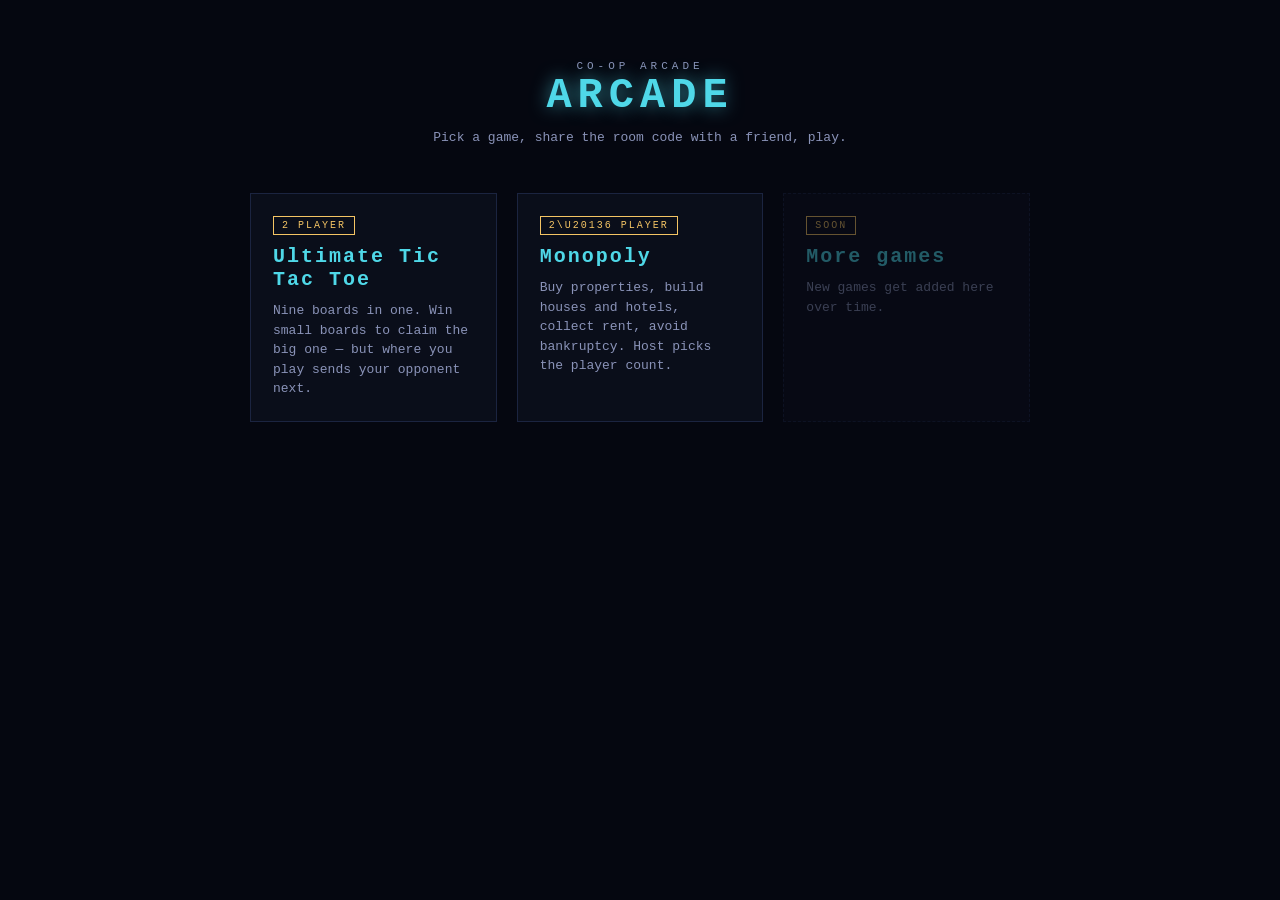
==== test/index.html @ d47abd0a "Add test/ preview: hub + Ultimate Tic Tac Toe + Monopoly (root untouched)" ====
<!DOCTYPE html>
<html lang="en">
<head>
<meta charset="UTF-8">
<meta name="viewport" content="width=device-width, initial-scale=1">
<title>Arcade</title>
<link rel="stylesheet" href="./shared/style.css">
<style>
  body {
    display: flex;
    flex-direction: column;
    align-items: center;
    padding: 60px 20px;
  }
  .hub-header { text-align: center; margin-bottom: 48px; }
  .hub-header .msg { margin: 10px auto 0; }

  .game-grid {
    display: grid;
    grid-template-columns: repeat(auto-fill, minmax(240px, 1fr));
    gap: 20px;
    width: 100%;
    max-width: 780px;
  }

  .game-card {
    display: flex;
    flex-direction: column;
    gap: 10px;
    background: var(--void);
    border: 1px solid var(--nebula);
    padding: 22px;
    text-decoration: none;
    transition: border-color 0.15s, transform 0.15s, box-shadow 0.15s;
  }
  .game-card:hover {
    border-color: var(--signal);
    transform: translateY(-2px);
    box-shadow: 0 0 24px rgba(79, 216, 232, 0.15);
  }
  .game-card h2 {
    margin: 0;
    color: var(--signal);
    font-size: 20px;
    letter-spacing: 2px;
  }
  .game-card p {
    margin: 0;
    color: var(--mist);
    font-size: 13px;
    line-height: 1.5;
  }
  .game-card .tag {
    align-self: flex-start;
    font-size: 10px;
    letter-spacing: 2px;
    text-transform: uppercase;
    color: var(--gold);
    border: 1px solid var(--gold);
    padding: 3px 8px;
  }

  /* Placeholder card for games not built yet */
  .game-card.coming-soon {
    opacity: 0.4;
    pointer-events: none;
    border-style: dashed;
  }
</style>
</head>
<body>
  <div class="hub-header">
    <div class="eyebrow">Co-op Arcade</div>
    <h1 class="title">ARCADE</h1>
    <p class="msg">Pick a game, share the room code with a friend, play.</p>
  </div>

  <div class="game-grid">
    <a class="game-card" href="./games/ultimate-ttt/">
      <span class="tag">2 Player</span>
      <h2>Ultimate Tic Tac Toe</h2>
      <p>Nine boards in one. Win small boards to claim the big one — but where you play sends your opponent next.</p>
    </a>

    <a class="game-card" href="./games/monopoly/">
      <span class="tag">2\u20136 Player</span>
      <h2>Monopoly</h2>
      <p>Buy properties, build houses and hotels, collect rent, avoid bankruptcy. Host picks the player count.</p>
    </a>

    <!-- Add more games here as they're built, e.g.:
    <a class="game-card" href="./games/space-menace/">
      <span class="tag">Up to 3 Player</span>
      <h2>Space Menace</h2>
      <p>Co-op arcade defense. Survive the drift.</p>
    </a>
    -->

    <div class="game-card coming-soon">
      <span class="tag">Soon</span>
      <h2>More games</h2>
      <p>New games get added here over time.</p>
    </div>
  </div>
</body>
</html>
---- test/shared/style.css ----
/* =========================================================
   SHARED THEME — used by hub page + every game
   Keep this in sync across games by always linking to
   /shared/style.css rather than copy-pasting variables.
   ========================================================= */

:root {
  --void: #0a0e1a;
  --void-deep: #050710;
  --nebula: #1b2440;
  --signal: #4fd8e8;
  --signal-dim: #2a7a85;
  --alert: #ff4d6d;
  --gold: #f4c464;
  --mist: #8a93b8;
  --win-x: #4fd8e8;
  --win-o: #ff4d6d;
}

* { box-sizing: border-box; }

html, body {
  margin: 0;
  min-height: 100%;
  background: var(--void-deep);
  color: #e8ecff;
  font-family: 'Courier New', ui-monospace, monospace;
}

.eyebrow {
  letter-spacing: 4px;
  font-size: 11px;
  color: var(--mist);
  text-transform: uppercase;
}

h1.title {
  font-size: 42px;
  letter-spacing: 6px;
  margin: 0;
  color: var(--signal);
  text-shadow: 0 0 18px rgba(79, 216, 232, 0.6);
}

.msg { font-size: 13px; color: var(--mist); max-width: 480px; }
.err { color: var(--alert); font-size: 13px; min-height: 16px; }

input, select, button {
  font-family: inherit;
  font-size: 14px;
  padding: 9px 14px;
  background: var(--void-deep);
  border: 1px solid var(--signal-dim);
  color: #e8ecff;
  border-radius: 3px;
}
input:focus, select:focus { outline: none; border-color: var(--signal); }

button {
  cursor: pointer;
  border-color: var(--signal);
  color: var(--signal);
  letter-spacing: 2px;
  text-transform: uppercase;
  transition: background 0.15s, color 0.15s;
}
button:hover { background: var(--signal); color: var(--void-deep); }
button:disabled { opacity: 0.35; cursor: not-allowed; }
button:disabled:hover { background: none; color: var(--signal); }

.row { display: flex; gap: 10px; align-items: center; }

.code-badge {
  font-size: 28px;
  letter-spacing: 8px;
  color: var(--gold);
  border: 1px dashed var(--gold);
  padding: 6px 18px;
}

.hidden { display: none !important; }

a.link { color: var(--signal); }
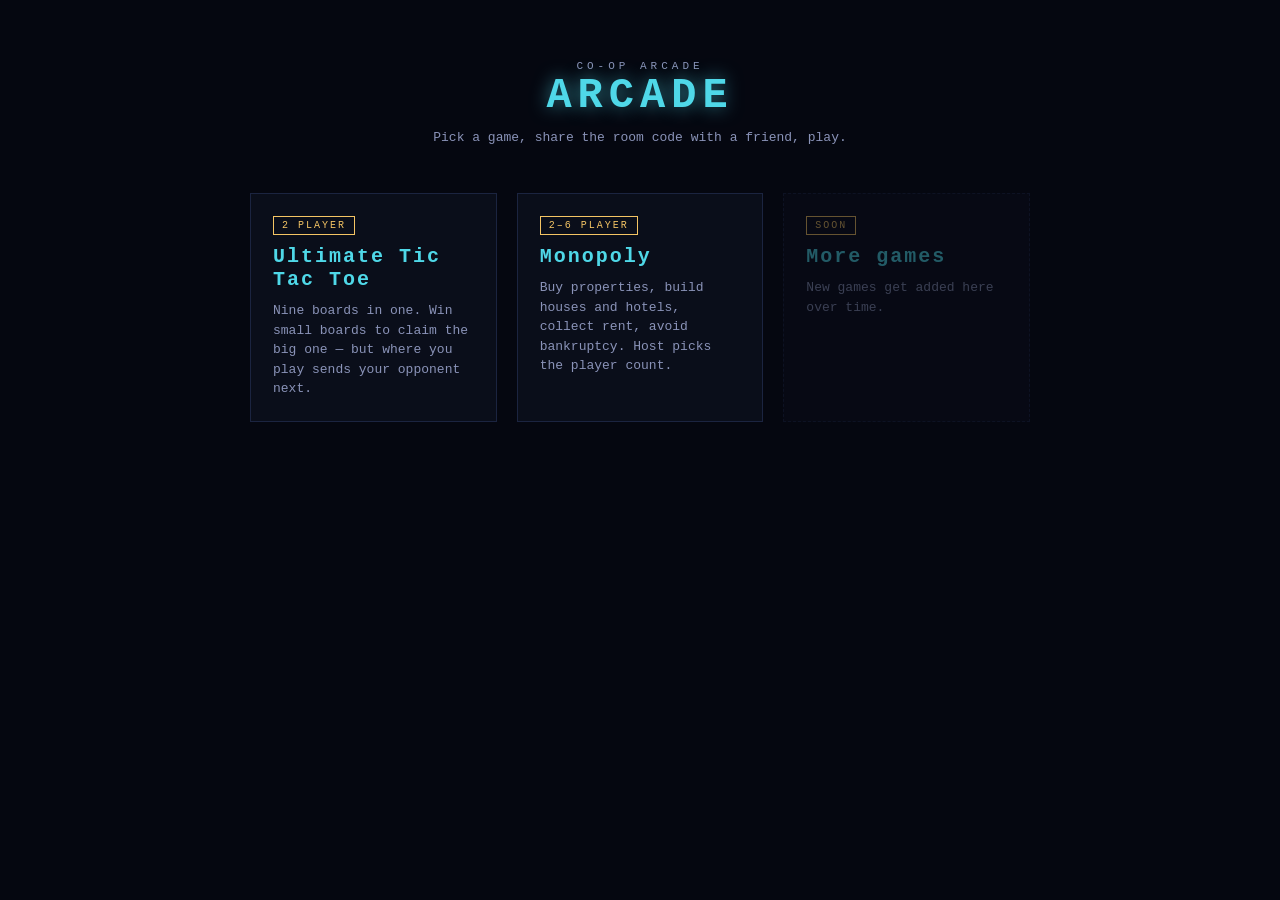
==== commit 175534bf: "Fix broken unicode escapes and color-bar specificity bug in test/" ====
--- a/test/index.html
+++ b/test/index.html
@@ -83,7 +83,7 @@
     </a>
 
     <a class="game-card" href="./games/monopoly/">
-      <span class="tag">2\u20136 Player</span>
+      <span class="tag">2–6 Player</span>
       <h2>Monopoly</h2>
       <p>Buy properties, build houses and hotels, collect rent, avoid bankruptcy. Host picks the player count.</p>
     </a>
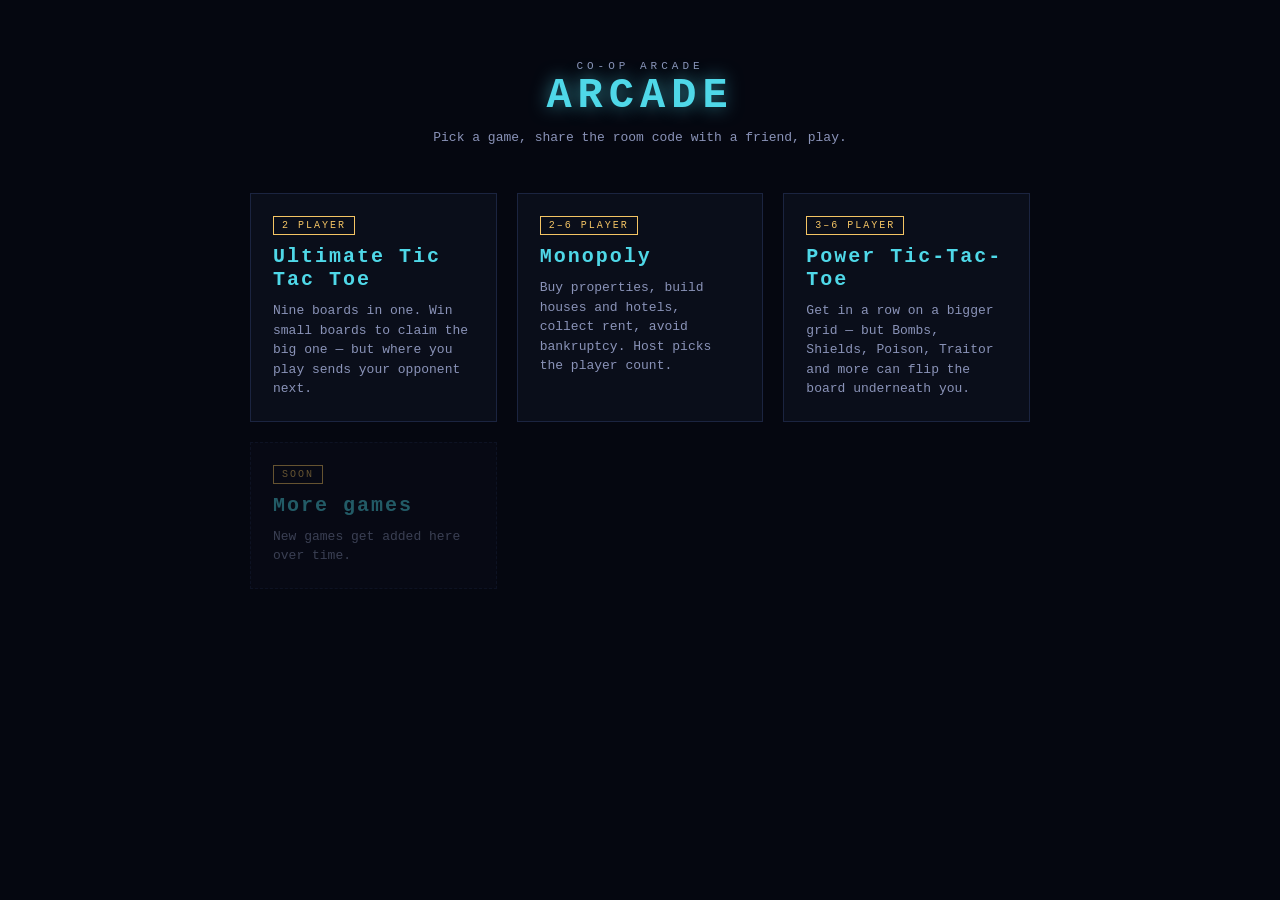
==== commit 554b361a: "Add Power Tic-Tac-Toe as real multiplayer (test/ only, root untouched)" ====
--- a/test/index.html
+++ b/test/index.html
@@ -88,6 +88,12 @@
       <p>Buy properties, build houses and hotels, collect rent, avoid bankruptcy. Host picks the player count.</p>
     </a>
 
+    <a class="game-card" href="./games/power-ttt/">
+      <span class="tag">3–6 Player</span>
+      <h2>Power Tic-Tac-Toe</h2>
+      <p>Get in a row on a bigger grid — but Bombs, Shields, Poison, Traitor and more can flip the board underneath you.</p>
+    </a>
+
     <!-- Add more games here as they're built, e.g.:
     <a class="game-card" href="./games/space-menace/">
       <span class="tag">Up to 3 Player</span>
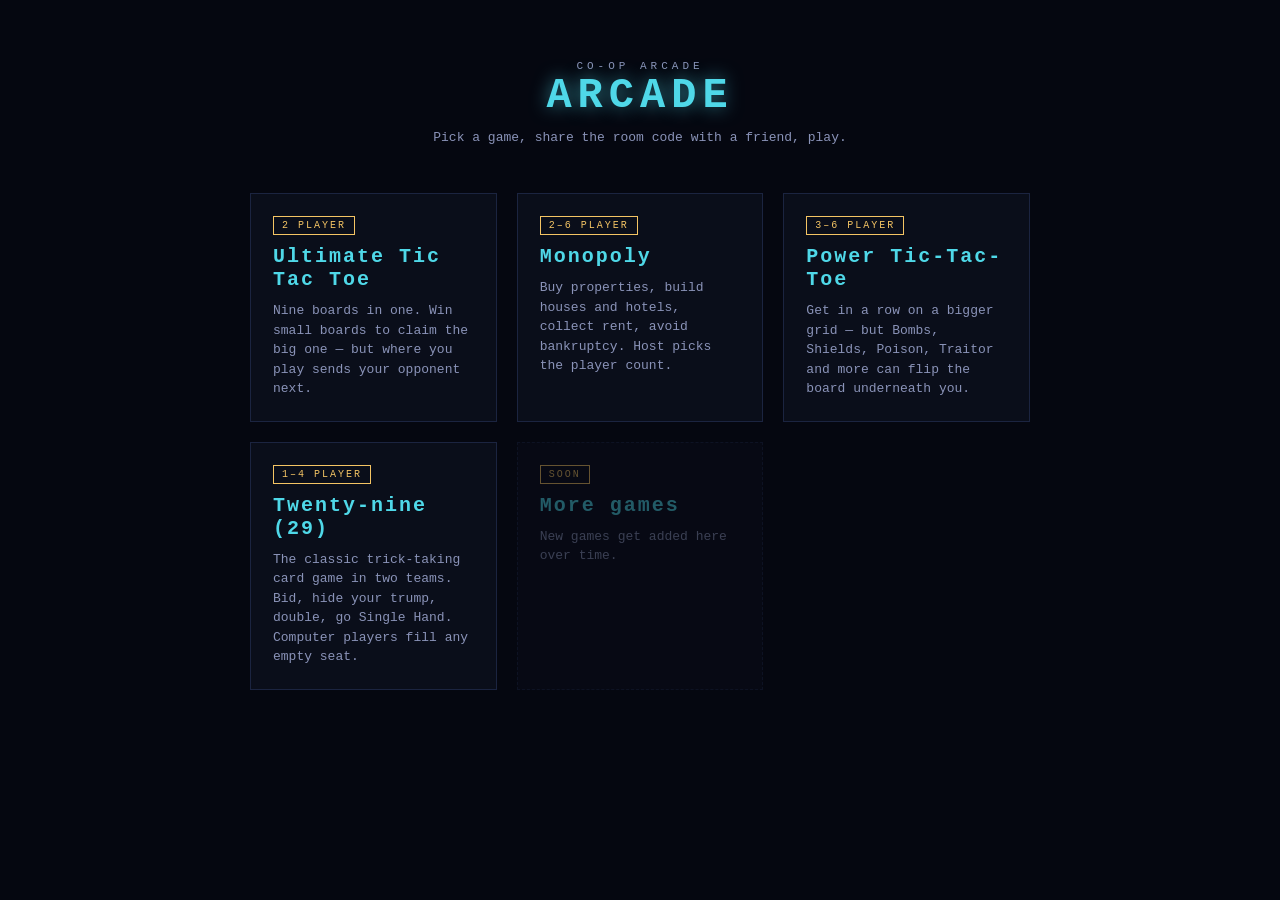
==== commit a1b2781d: "Update index.html" ====
--- a/test/index.html
+++ b/test/index.html
@@ -94,6 +94,12 @@
       <p>Get in a row on a bigger grid — but Bombs, Shields, Poison, Traitor and more can flip the board underneath you.</p>
     </a>
 
+    <a class="game-card" href="./games/twenty-nine/">
+      <span class="tag">1–4 Player</span>
+      <h2>Twenty-nine (29)</h2>
+      <p>The classic trick-taking card game in two teams. Bid, hide your trump, double, go Single Hand. Computer players fill any empty seat.</p>
+    </a>
+
     <!-- Add more games here as they're built, e.g.:
     <a class="game-card" href="./games/space-menace/">
       <span class="tag">Up to 3 Player</span>
